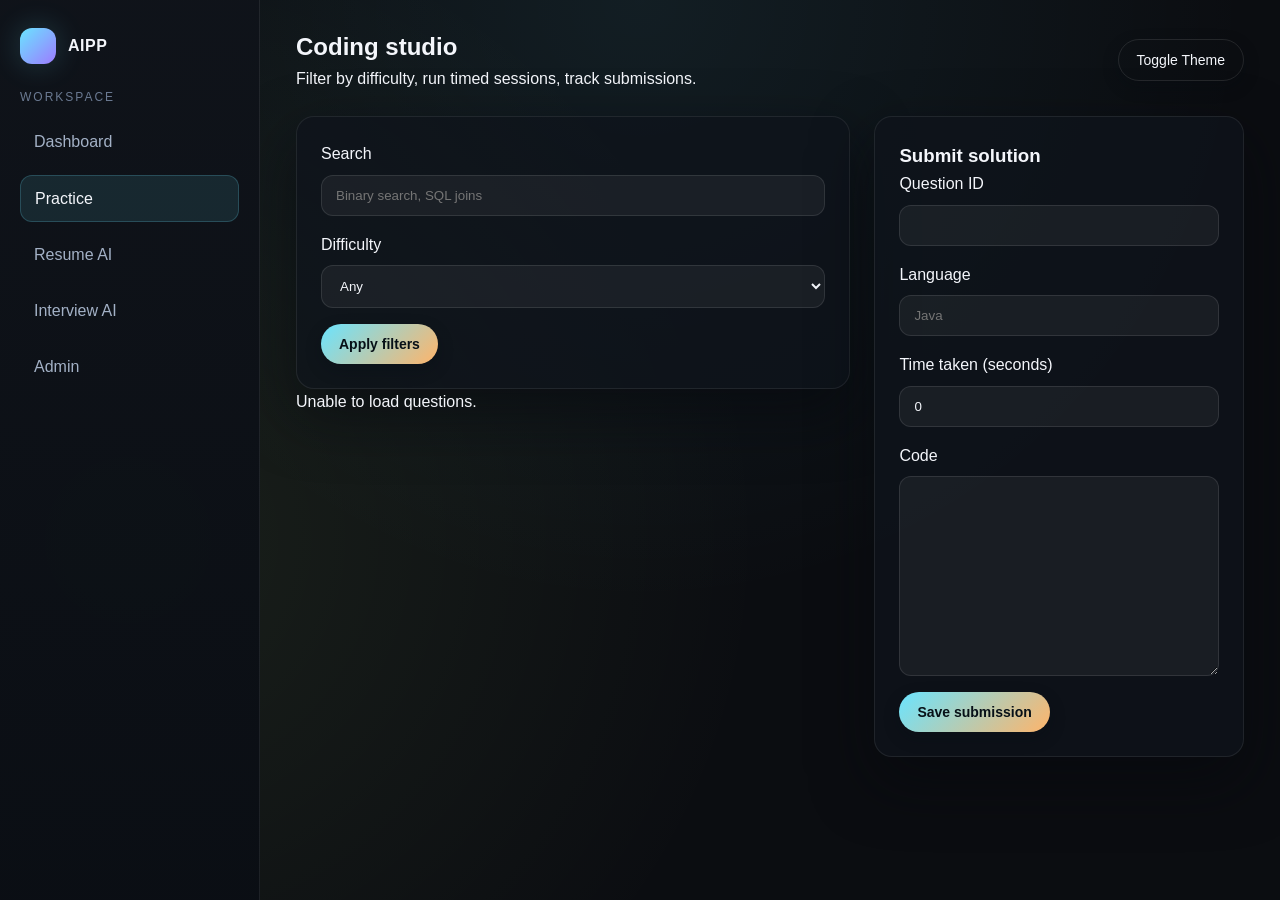
==== frontend/pages/practice.html @ d42cfb84 "feat: add backend APIs and frontend UI" ====
<!DOCTYPE html>
<html lang="en">
<head>
  <meta charset="UTF-8" />
  <meta name="viewport" content="width=device-width, initial-scale=1.0" />
  <title>Practice | AIPP</title>
  <link rel="stylesheet" href="../styles/main.css" />
  <link rel="stylesheet" href="../styles/pages.css" />
</head>
<body class="page">
  <div class="app-shell">
    <aside class="side-rail">
      <div class="brand">
        <div class="logo"></div>
        <span>AIPP</span>
      </div>
      <div class="rail-title">Workspace</div>
      <nav class="rail-links">
        <a href="dashboard.html">Dashboard</a>
        <a class="active" href="practice.html">Practice</a>
        <a href="resume.html">Resume AI</a>
        <a href="interview.html">Interview AI</a>
        <a href="admin.html">Admin</a>
      </nav>
    </aside>

    <main class="main-view">
      <div class="dashboard-header">
        <div>
          <h2>Coding studio</h2>
          <p>Filter by difficulty, run timed sessions, track submissions.</p>
        </div>
        <div class="cta-group">
          <button class="btn ghost" data-theme-toggle>Toggle Theme</button>
        </div>
      </div>

      <div class="split-grid">
        <div>
          <div class="panel">
            <form data-filter-form>
              <div class="form-field">
                <label>Search</label>
                <input type="text" name="search" placeholder="Binary search, SQL joins" />
              </div>
              <div class="form-field">
                <label>Difficulty</label>
                <select name="difficulty">
                  <option value="">Any</option>
                  <option value="EASY">Easy</option>
                  <option value="MEDIUM">Medium</option>
                  <option value="HARD">Hard</option>
                </select>
              </div>
              <button class="btn primary" type="submit">Apply filters</button>
            </form>
          </div>
          <div class="list-stack" data-question-list></div>
        </div>
        <div class="panel">
          <h3>Submit solution</h3>
          <form data-submission-form>
            <div class="form-field">
              <label>Question ID</label>
              <input type="number" name="questionId" required />
            </div>
            <div class="form-field">
              <label>Language</label>
              <input type="text" name="language" placeholder="Java" required />
            </div>
            <div class="form-field">
              <label>Time taken (seconds)</label>
              <input type="number" name="timeTakenSeconds" value="0" />
            </div>
            <div class="form-field">
              <label>Code</label>
              <textarea name="codeText" rows="8" class="code-editor" required></textarea>
            </div>
            <button class="btn primary" type="submit">Save submission</button>
          </form>
        </div>
      </div>
    </main>
  </div>

  <script src="../scripts/api.js"></script>
  <script src="../scripts/app.js"></script>
  <script src="../scripts/practice.js"></script>
</body>
</html>
---- frontend/styles/main.css ----
:root {
  color-scheme: dark;
  --bg-0: #0b0d11;
  --bg-1: #10141b;
  --bg-2: #151c26;
  --bg-3: #1b2330;
  --text-1: #f4f6fb;
  --text-2: #a3b1c6;
  --text-3: #6b7a92;
  --accent-1: #6ae4ff;
  --accent-2: #c6ff8b;
  --accent-3: #ffb46a;
  --accent-4: #9d7bff;
  --danger: #ff6b6b;
  --success: #69f0b4;
  --radius-lg: 18px;
  --radius-md: 12px;
  --radius-sm: 8px;
  --shadow-soft: 0 24px 60px rgba(6, 9, 13, 0.6);
  --shadow-glow: 0 0 30px rgba(106, 228, 255, 0.2);
  --border-soft: 1px solid rgba(255, 255, 255, 0.08);
  --grid-gap: 24px;
  --page-width: 1200px;
  --ease-smooth: cubic-bezier(0.22, 1, 0.36, 1);
}

body.theme-light {
  color-scheme: light;
  --bg-0: #f6f7fb;
  --bg-1: #eef0f6;
  --bg-2: #e5e9f2;
  --bg-3: #dbe1ee;
  --text-1: #121826;
  --text-2: #3e4c63;
  --text-3: #6b7a92;
  --shadow-soft: 0 20px 50px rgba(12, 20, 32, 0.12);
  --border-soft: 1px solid rgba(17, 24, 39, 0.1);
}

* {
  box-sizing: border-box;
  margin: 0;
  padding: 0;
}

body {
  font-family: "Space Grotesk", "Satoshi", "Segoe UI", sans-serif;
  background: radial-gradient(circle at top, rgba(106, 228, 255, 0.08), transparent 55%),
    radial-gradient(circle at 10% 60%, rgba(198, 255, 139, 0.08), transparent 50%),
    var(--bg-0);
  color: var(--text-1);
  min-height: 100vh;
  line-height: 1.6;
  overflow-x: hidden;
}

img {
  max-width: 100%;
  display: block;
}

a {
  color: inherit;
  text-decoration: none;
}

button,
input,
textarea,
select {
  font-family: inherit;
  color: inherit;
}

.page {
  opacity: 0;
  transform: translateY(18px);
  transition: opacity 0.6s var(--ease-smooth), transform 0.6s var(--ease-smooth);
}

.page.is-ready {
  opacity: 1;
  transform: translateY(0);
}

.container {
  max-width: var(--page-width);
  margin: 0 auto;
  padding: 0 32px;
}

.top-nav {
  position: sticky;
  top: 0;
  z-index: 50;
  backdrop-filter: blur(16px);
  background: linear-gradient(180deg, rgba(9, 12, 18, 0.9), rgba(9, 12, 18, 0.6));
  border-bottom: var(--border-soft);
}

.top-nav .nav-inner {
  display: flex;
  align-items: center;
  justify-content: space-between;
  padding: 18px 32px;
}

.brand {
  display: flex;
  align-items: center;
  gap: 12px;
  font-weight: 600;
  letter-spacing: 0.5px;
}

.brand .logo {
  width: 36px;
  height: 36px;
  border-radius: 12px;
  background: linear-gradient(135deg, var(--accent-1), var(--accent-4));
  box-shadow: var(--shadow-glow);
}

.nav-links {
  display: flex;
  gap: 18px;
  color: var(--text-2);
  font-size: 14px;
}

.nav-links a {
  padding: 8px 10px;
  border-radius: 999px;
  transition: all 0.3s var(--ease-smooth);
}

.nav-links a:hover {
  color: var(--text-1);
  background: rgba(255, 255, 255, 0.08);
}

.cta-group {
  display: flex;
  gap: 12px;
  align-items: center;
}

.btn {
  border: none;
  padding: 12px 18px;
  border-radius: 999px;
  background: var(--bg-2);
  color: var(--text-1);
  font-size: 14px;
  cursor: pointer;
  transition: transform 0.3s var(--ease-smooth), box-shadow 0.3s var(--ease-smooth);
  box-shadow: 0 6px 16px rgba(8, 12, 20, 0.3);
}

.btn.primary {
  background: linear-gradient(135deg, var(--accent-1), var(--accent-3));
  color: #071017;
  font-weight: 600;
}

.btn.ghost {
  background: transparent;
  border: 1px solid rgba(255, 255, 255, 0.1);
}

.btn:hover {
  transform: translateY(-2px);
}

.hero {
  padding: 120px 0 80px;
  position: relative;
}

.hero-grid {
  display: grid;
  grid-template-columns: 1.2fr 1fr;
  gap: 60px;
  align-items: center;
}

.hero h1 {
  font-family: "Clash Display", "Space Grotesk", sans-serif;
  font-size: clamp(2.6rem, 3vw, 4rem);
  line-height: 1.1;
}

.hero p {
  color: var(--text-2);
  margin: 22px 0 32px;
  font-size: 1.05rem;
}

.hero .hero-actions {
  display: flex;
  gap: 12px;
  flex-wrap: wrap;
}

.hero-visual {
  position: relative;
  background: linear-gradient(160deg, rgba(106, 228, 255, 0.16), rgba(155, 123, 255, 0.12));
  border-radius: 24px;
  padding: 28px;
  min-height: 360px;
  border: var(--border-soft);
  box-shadow: var(--shadow-soft);
}

.hero-visual .overlay-chip {
  position: absolute;
  top: 16px;
  right: 18px;
  background: rgba(15, 22, 33, 0.8);
  border: var(--border-soft);
  padding: 8px 12px;
  border-radius: 999px;
  font-size: 12px;
  color: var(--text-2);
}

.hero-visual .media-frame {
  height: 100%;
  border-radius: 18px;
  border: 1px dashed rgba(255, 255, 255, 0.2);
  display: grid;
  place-items: center;
  color: var(--text-3);
  text-transform: uppercase;
  letter-spacing: 3px;
  font-size: 12px;
}

.section {
  padding: 80px 0;
}

.section-title {
  display: flex;
  justify-content: space-between;
  align-items: center;
  margin-bottom: 32px;
}

.section-title h2 {
  font-size: clamp(1.6rem, 2vw, 2.4rem);
}

.section-title p {
  color: var(--text-2);
  max-width: 420px;
}

.feature-grid {
  display: grid;
  grid-template-columns: repeat(12, 1fr);
  gap: 18px;
}

.feature-card {
  grid-column: span 4;
  padding: 24px;
  border-radius: var(--radius-lg);
  border: var(--border-soft);
  background: rgba(16, 20, 27, 0.75);
  box-shadow: var(--shadow-soft);
  transition: transform 0.4s var(--ease-smooth), border 0.4s var(--ease-smooth);
}

.feature-card:hover {
  transform: translateY(-6px) scale(1.01);
  border: 1px solid rgba(106, 228, 255, 0.3);
}

.feature-card h3 {
  margin-bottom: 12px;
}

.feature-card p {
  color: var(--text-2);
  font-size: 14px;
}

.ribbon {
  display: flex;
  gap: 20px;
  flex-wrap: wrap;
  margin-top: 24px;
}

.ribbon .metric {
  flex: 1;
  min-width: 180px;
  padding: 16px;
  border-radius: var(--radius-md);
  background: rgba(15, 20, 28, 0.6);
  border: var(--border-soft);
}

.metric strong {
  font-size: 1.6rem;
}

.metric span {
  color: var(--text-3);
  font-size: 12px;
  text-transform: uppercase;
  letter-spacing: 1px;
}

.app-shell {
  display: grid;
  grid-template-columns: 260px 1fr;
  min-height: 100vh;
}

.side-rail {
  position: sticky;
  top: 0;
  height: 100vh;
  padding: 28px 20px;
  background: linear-gradient(180deg, rgba(15, 19, 26, 0.95), rgba(10, 14, 20, 0.95));
  border-right: var(--border-soft);
}

.side-rail .rail-title {
  font-size: 12px;
  color: var(--text-3);
  text-transform: uppercase;
  letter-spacing: 2px;
  margin: 24px 0 12px;
}

.rail-links {
  display: flex;
  flex-direction: column;
  gap: 10px;
}

.rail-links a {
  padding: 10px 14px;
  border-radius: 12px;
  color: var(--text-2);
  transition: all 0.3s var(--ease-smooth);
}

.rail-links a:hover,
.rail-links a.active {
  color: var(--text-1);
  background: rgba(106, 228, 255, 0.1);
  border: 1px solid rgba(106, 228, 255, 0.2);
}

.main-view {
  padding: 28px 36px;
}

.panel {
  border-radius: var(--radius-lg);
  border: var(--border-soft);
  background: rgba(15, 20, 28, 0.78);
  padding: 24px;
  box-shadow: var(--shadow-soft);
}

.panel-glow {
  position: relative;
  overflow: hidden;
}

.panel-glow::after {
  content: "";
  position: absolute;
  inset: -60% 0 auto 0;
  height: 140%;
  background: radial-gradient(circle, rgba(106, 228, 255, 0.15), transparent 60%);
  opacity: 0.6;
  pointer-events: none;
}

.split-grid {
  display: grid;
  grid-template-columns: 1.2fr 0.8fr;
  gap: var(--grid-gap);
}

.floating-pill {
  position: absolute;
  padding: 10px 14px;
  border-radius: 999px;
  border: 1px solid rgba(255, 255, 255, 0.12);
  background: rgba(15, 20, 28, 0.7);
  font-size: 12px;
  box-shadow: var(--shadow-soft);
}

.floating-pill.pill-1 {
  top: -18px;
  right: 10%;
  animation: float 6s ease-in-out infinite;
}

.floating-pill.pill-2 {
  bottom: -18px;
  left: 12%;
  animation: float 7s ease-in-out infinite;
}

.heatmap {
  display: grid;
  grid-template-columns: repeat(14, 1fr);
  gap: 6px;
  margin-top: 16px;
}

.heatmap span {
  width: 100%;
  padding-top: 100%;
  border-radius: 6px;
  background: rgba(106, 228, 255, 0.12);
}

.heatmap span.intense {
  background: rgba(198, 255, 139, 0.45);
}

.toast-stack {
  position: fixed;
  top: 20px;
  right: 20px;
  z-index: 999;
  display: flex;
  flex-direction: column;
  gap: 12px;
}

.toast {
  background: rgba(16, 22, 30, 0.9);
  border: var(--border-soft);
  padding: 14px 18px;
  border-radius: 14px;
  box-shadow: var(--shadow-soft);
  font-size: 14px;
}

.cmdk-backdrop {
  position: fixed;
  inset: 0;
  background: rgba(6, 10, 15, 0.6);
  display: none;
  align-items: center;
  justify-content: center;
  z-index: 999;
}

.cmdk {
  width: min(640px, 92vw);
  background: rgba(15, 20, 28, 0.95);
  border: var(--border-soft);
  border-radius: 18px;
  padding: 18px;
  box-shadow: var(--shadow-soft);
}

.cmdk input {
  width: 100%;
  background: rgba(255, 255, 255, 0.06);
  border: none;
  padding: 14px;
  border-radius: 12px;
  color: var(--text-1);
}

.cmdk ul {
  list-style: none;
  margin-top: 16px;
  display: grid;
  gap: 10px;
}

.cmdk li {
  padding: 12px;
  border-radius: 10px;
  background: rgba(255, 255, 255, 0.05);
}

.skeleton {
  background: linear-gradient(90deg, rgba(255, 255, 255, 0.06), rgba(255, 255, 255, 0.14), rgba(255, 255, 255, 0.06));
  background-size: 200% 100%;
  animation: shimmer 1.8s infinite;
  border-radius: 12px;
  height: 16px;
}

@keyframes shimmer {
  0% {
    background-position: 0% 0;
  }
  100% {
    background-position: -200% 0;
  }
}

@keyframes float {
  0%,
  100% {
    transform: translateY(0);
  }
  50% {
    transform: translateY(-10px);
  }
}

@media (max-width: 1100px) {
  .hero-grid {
    grid-template-columns: 1fr;
  }

  .app-shell {
    grid-template-columns: 1fr;
  }

  .side-rail {
    position: relative;
    height: auto;
    display: flex;
    flex-wrap: wrap;
    gap: 12px;
  }
}

@media (max-width: 768px) {
  .nav-links {
    display: none;
  }

  .container {
    padding: 0 20px;
  }

  .feature-card {
    grid-column: span 12;
  }

  .split-grid {
    grid-template-columns: 1fr;
  }
}
---- frontend/styles/pages.css ----
.auth-shell {
  min-height: 100vh;
  display: grid;
  grid-template-columns: 1fr 1fr;
}

.auth-side {
  padding: 80px 60px;
  display: flex;
  flex-direction: column;
  justify-content: space-between;
  background: radial-gradient(circle at top left, rgba(106, 228, 255, 0.18), transparent 55%),
    var(--bg-1);
}

.auth-card {
  margin: auto;
  max-width: 420px;
  width: 100%;
  background: rgba(10, 14, 20, 0.75);
  border: var(--border-soft);
  padding: 32px;
  border-radius: 20px;
  box-shadow: var(--shadow-soft);
}

.auth-card h2 {
  margin-bottom: 8px;
}

.form-field {
  display: flex;
  flex-direction: column;
  gap: 8px;
  margin-bottom: 16px;
}

.form-field input,
.form-field textarea,
.form-field select {
  background: rgba(255, 255, 255, 0.05);
  border: 1px solid rgba(255, 255, 255, 0.1);
  padding: 12px 14px;
  border-radius: 12px;
}

.badge {
  display: inline-flex;
  align-items: center;
  gap: 6px;
  padding: 6px 12px;
  border-radius: 999px;
  font-size: 12px;
  background: rgba(106, 228, 255, 0.12);
  border: 1px solid rgba(106, 228, 255, 0.35);
}

.dashboard-header {
  display: flex;
  justify-content: space-between;
  align-items: center;
  margin-bottom: 24px;
}

.dashboard-grid {
  display: grid;
  grid-template-columns: repeat(12, 1fr);
  gap: var(--grid-gap);
}

.dashboard-grid .panel {
  grid-column: span 4;
}

.dashboard-grid .panel.wide {
  grid-column: span 8;
}

.dashboard-grid .panel.full {
  grid-column: span 12;
}

.activity-feed {
  list-style: none;
  display: grid;
  gap: 12px;
}

.activity-feed li {
  padding: 10px 12px;
  border-radius: 10px;
  background: rgba(255, 255, 255, 0.04);
}

.timeline {
  display: grid;
  gap: 16px;
}

.timeline .node {
  display: flex;
  gap: 16px;
}

.timeline .dot {
  width: 10px;
  height: 10px;
  background: var(--accent-1);
  border-radius: 50%;
  margin-top: 8px;
}

.list-stack {
  display: grid;
  gap: 16px;
}

.code-editor {
  background: #0a0e14;
  border: 1px solid rgba(255, 255, 255, 0.12);
  border-radius: 16px;
  padding: 16px;
  min-height: 200px;
  color: #9cc3ff;
  font-family: "Fira Code", "JetBrains Mono", monospace;
}

.empty-state {
  display: grid;
  place-items: center;
  padding: 32px;
  border: 1px dashed rgba(255, 255, 255, 0.15);
  border-radius: 16px;
  color: var(--text-3);
  text-align: center;
}

.table {
  width: 100%;
  border-collapse: collapse;
  font-size: 14px;
}

.table th,
.table td {
  text-align: left;
  padding: 12px;
  border-bottom: 1px solid rgba(255, 255, 255, 0.08);
}

.table th {
  color: var(--text-3);
  font-weight: 500;
  text-transform: uppercase;
  letter-spacing: 1px;
  font-size: 11px;
}

.fab {
  position: fixed;
  right: 32px;
  bottom: 32px;
  width: 52px;
  height: 52px;
  border-radius: 50%;
  background: linear-gradient(135deg, var(--accent-2), var(--accent-1));
  color: #09131a;
  font-weight: 700;
  display: grid;
  place-items: center;
  box-shadow: var(--shadow-soft);
  cursor: pointer;
}

@media (max-width: 960px) {
  .auth-shell {
    grid-template-columns: 1fr;
  }

  .auth-side {
    display: none;
  }

  .dashboard-grid .panel,
  .dashboard-grid .panel.wide,
  .dashboard-grid .panel.full {
    grid-column: span 12;
  }
}
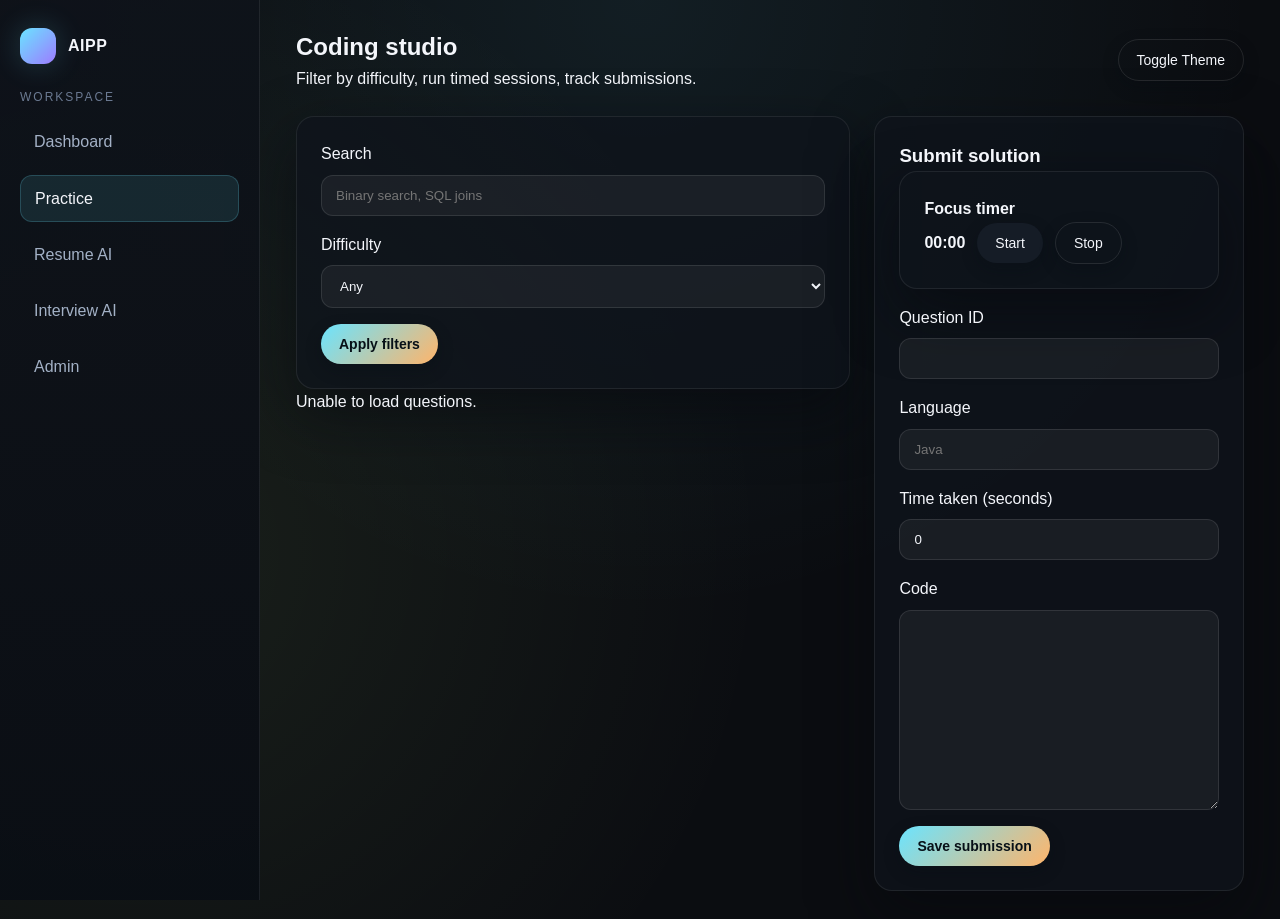
==== commit 3e5c5800: "feat: add leaderboard and practice timer" ====
--- a/frontend/pages/practice.html
+++ b/frontend/pages/practice.html
@@ -59,6 +59,14 @@
         </div>
         <div class="panel">
           <h3>Submit solution</h3>
+          <div class="panel" style="margin-bottom:16px">
+            <h4>Focus timer</h4>
+            <div style="display:flex;align-items:center;gap:12px">
+              <strong data-timer-display>00:00</strong>
+              <button class="btn" type="button" data-timer-start>Start</button>
+              <button class="btn ghost" type="button" data-timer-stop>Stop</button>
+            </div>
+          </div>
           <form data-submission-form>
             <div class="form-field">
               <label>Question ID</label>
